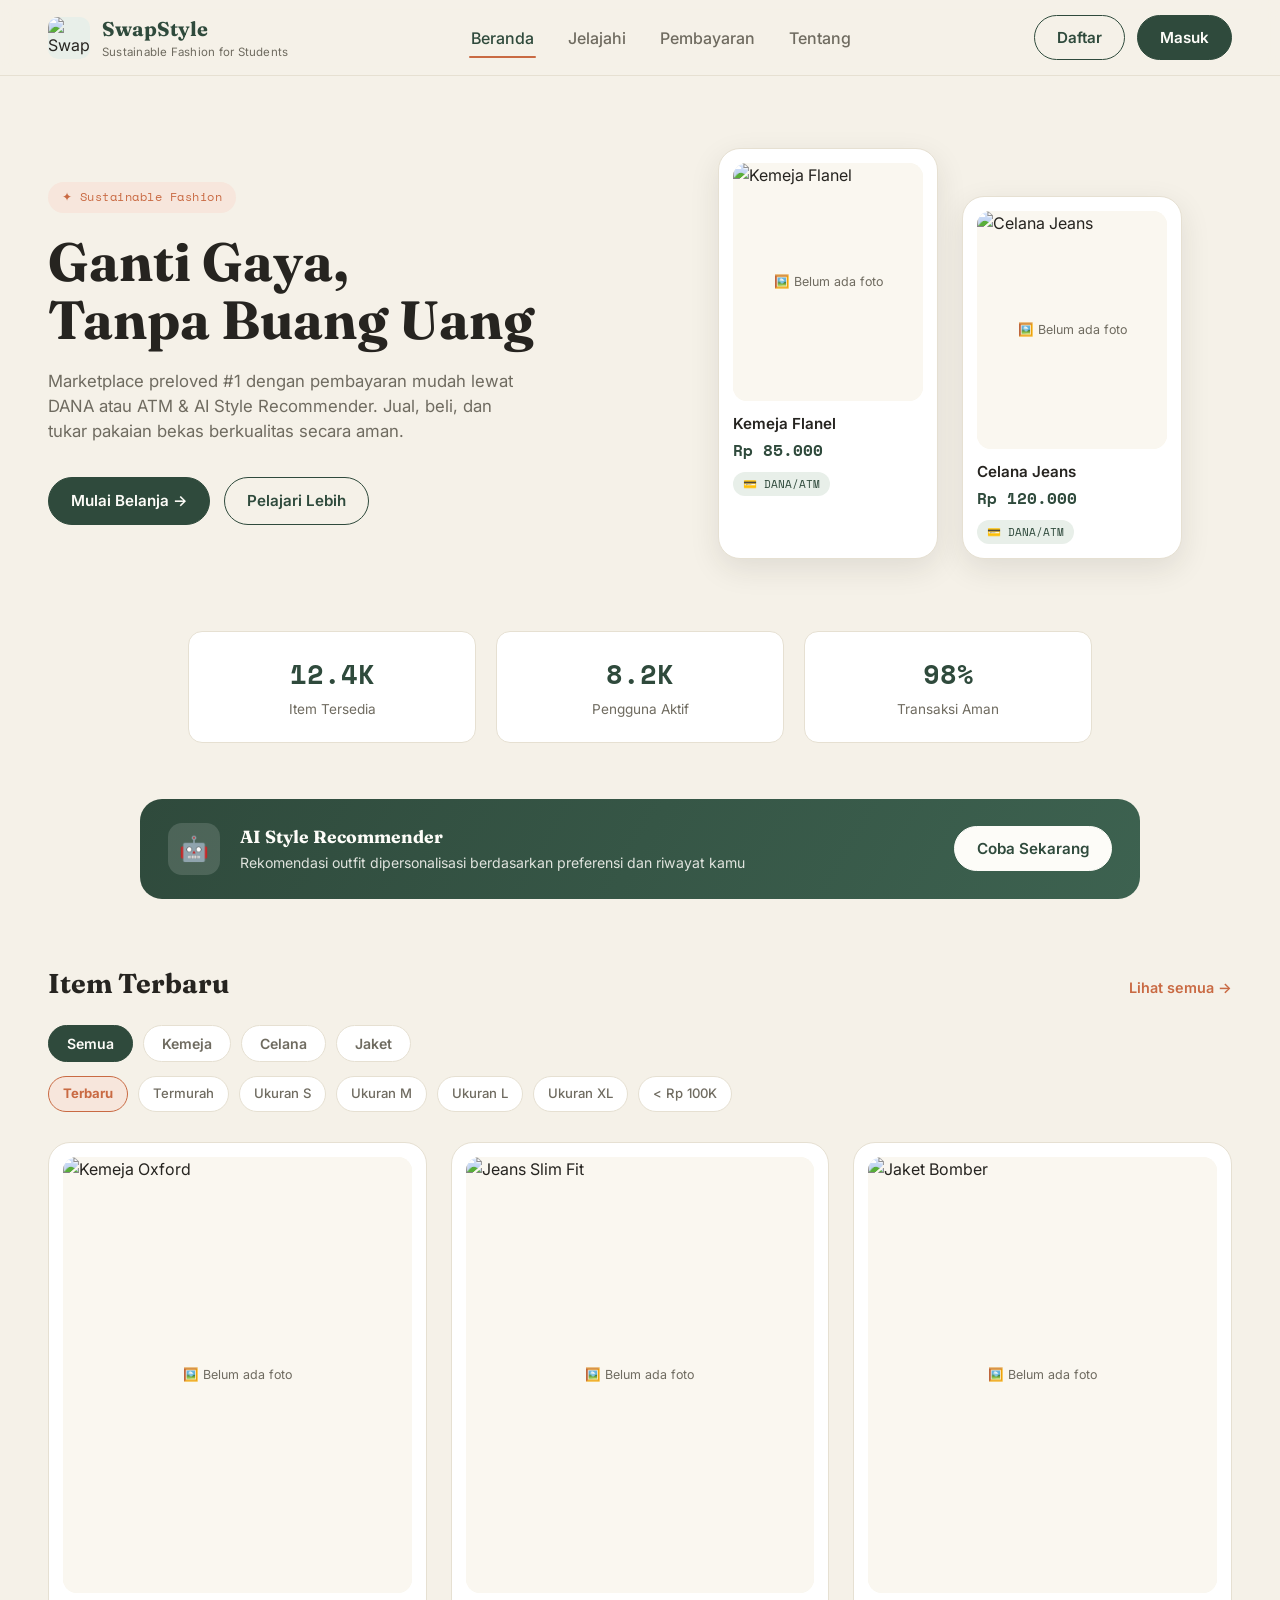
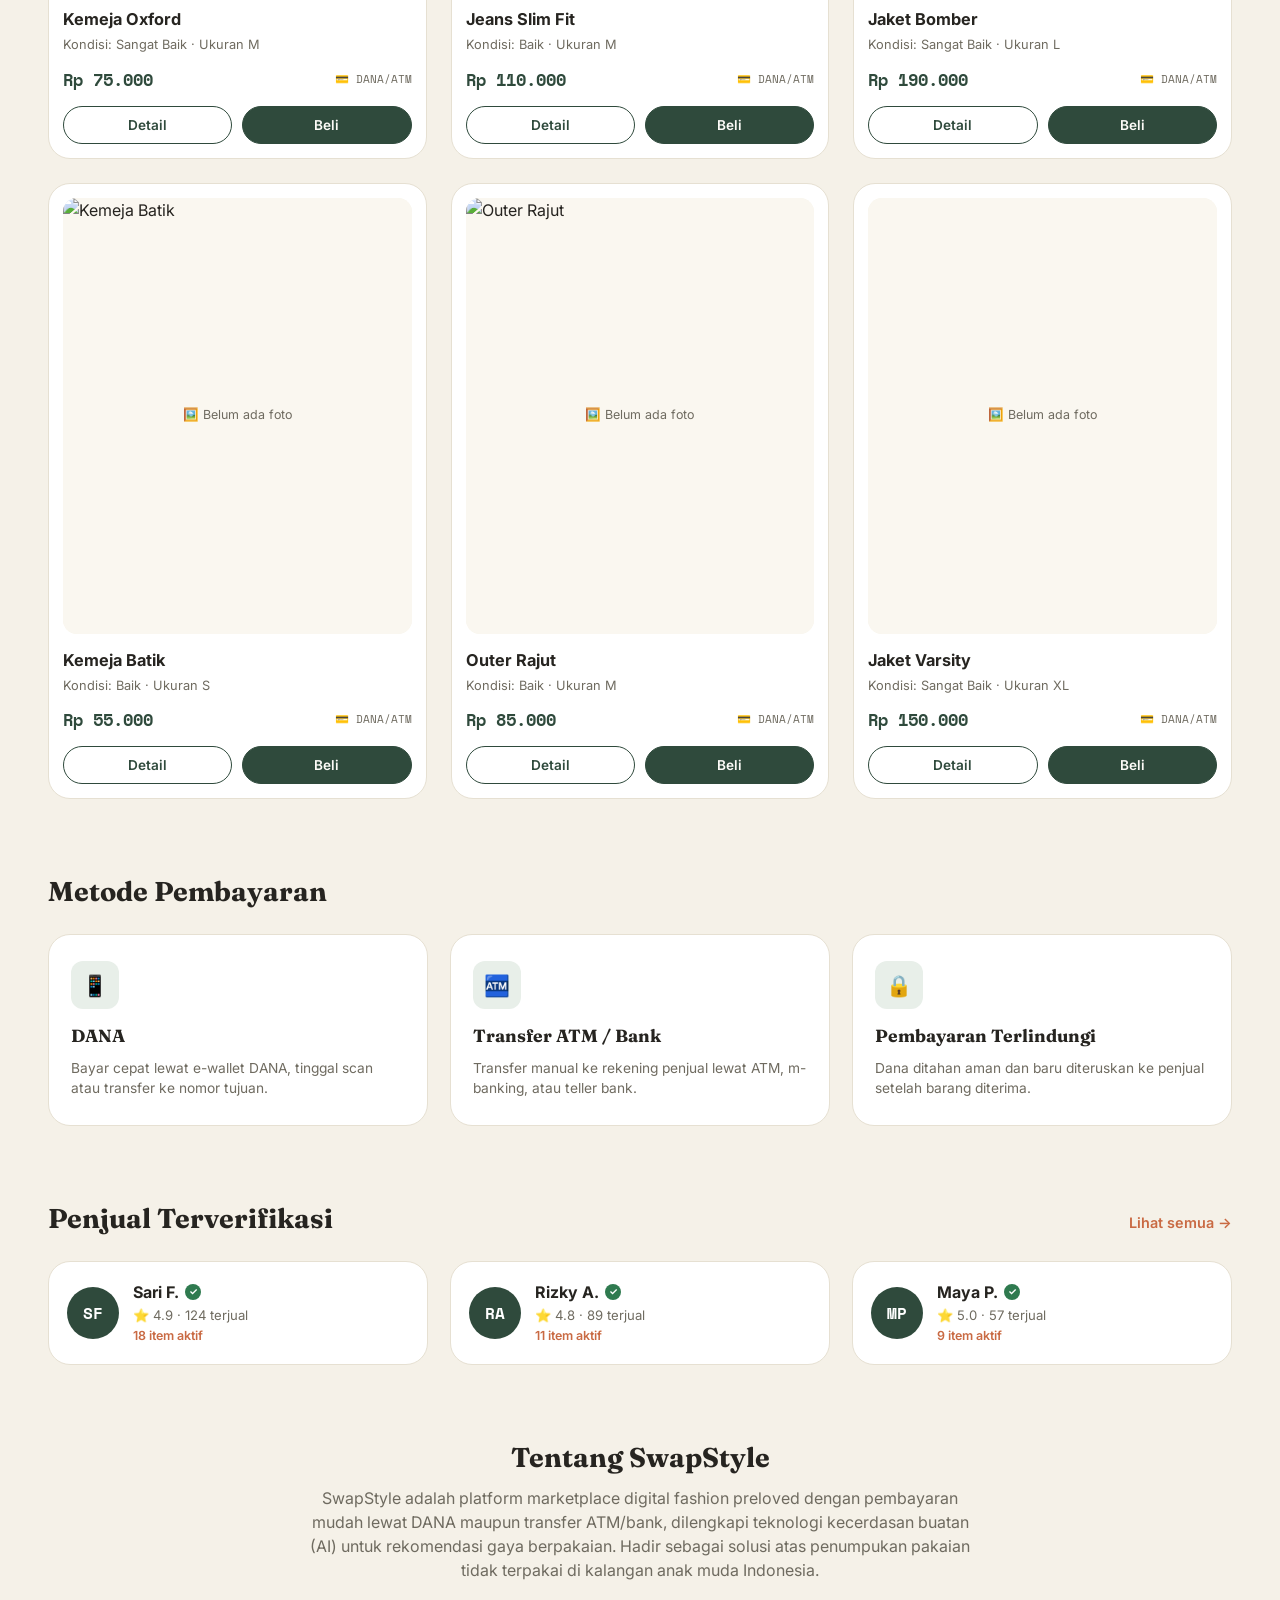
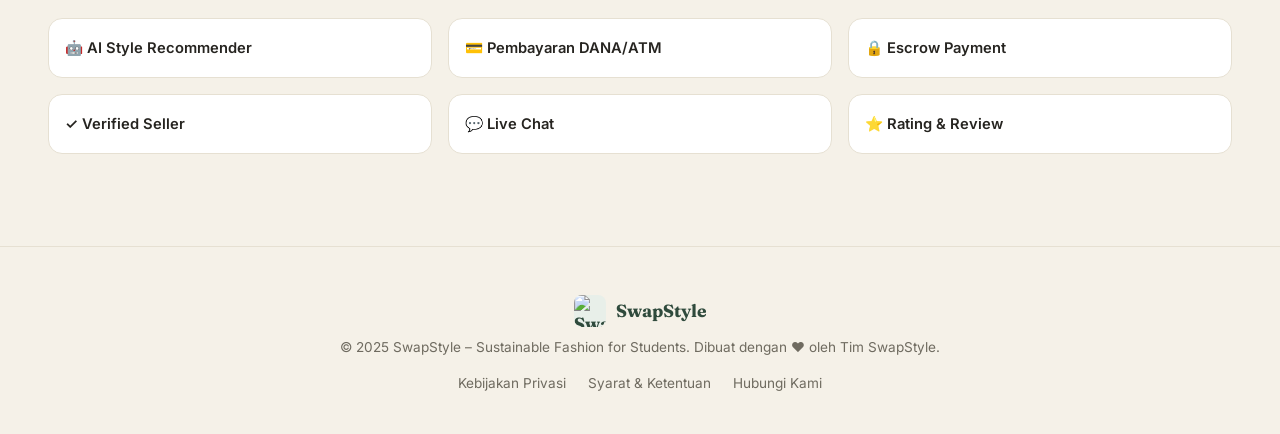
==== index.html @ 96fc347c "Add files via upload" ====
<!DOCTYPE html>
<html lang="id">
<head>
  <meta charset="UTF-8" />
  <meta name="viewport" content="width=device-width, initial-scale=1.0" />
  <title>SwapStyle – Sustainable Fashion for Students</title>
  <link rel="preconnect" href="https://fonts.googleapis.com">
  <link rel="preconnect" href="https://fonts.gstatic.com" crossorigin>
  <link href="https://fonts.googleapis.com/css2?family=Fraunces:ital,opsz,wght@0,9..144,400;0,9..144,600;0,9..144,700;1,9..144,500&family=Inter:wght@400;500;600;700&family=Space+Mono:wght@400;700&display=swap" rel="stylesheet">
  <link rel="stylesheet" href="style.css" />
</head>
<body>

  <!-- ===== NAVBAR ===== -->
  <nav class="navbar">
    <div class="logo-area">
      <img src="img/logo.png" alt="SwapStyle Logo" class="logo-img" />
      <div>
        <span class="logo-text">SwapStyle</span>
        <span class="logo-sub">Sustainable Fashion for Students</span>
      </div>
    </div>
    <ul class="nav-links" id="navLinks">
      <li><a href="#beranda" class="active">Beranda</a></li>
      <li><a href="#produk">Jelajahi</a></li>
      <li><a href="#pembayaran">Pembayaran</a></li>
      <li><a href="#tentang">Tentang</a></li>
    </ul>
    <div class="nav-right" id="navRight">
      <button class="btn-outline" data-modal="daftar">Daftar</button>
      <button class="btn-primary" data-modal="masuk">Masuk</button>
    </div>
    <!-- Hamburger untuk mobile -->
    <button class="hamburger" id="hamburger" aria-label="Menu">&#9776;</button>
  </nav>

  <!-- ===== HERO ===== -->
  <section class="hero" id="beranda">
    <div class="hero-left">
      <span class="hero-tag">✦ Sustainable Fashion</span>
      <h1 class="hero-title">Ganti Gaya,<br />Tanpa Buang Uang</h1>
      <p class="hero-sub">
        Marketplace preloved #1 dengan pembayaran mudah lewat DANA atau ATM &amp; AI Style Recommender.
        Jual, beli, dan tukar pakaian bekas berkualitas secara aman.
      </p>
      <div class="hero-btns">
        <a href="#produk" class="btn-primary">Mulai Belanja →</a>
        <a href="#tentang" class="btn-outline">Pelajari Lebih</a>
      </div>
    </div>
    <div class="hero-right">
      <div class="hero-card" data-name="Kemeja Flanel" data-price="Rp 85.000" data-priceval="85000" data-cond="Sangat Baik" data-desc="Flanel kotak klasik, bahan tebal dan hangat. Cocok dipakai outer santai ke kampus.">
        <div class="photo-frame" data-key="hero-kemeja-flanel">
          <img src="img/Kemeja Flanel.jpg" alt="Kemeja Flanel" class="photo-img hero-kemeja-flanel" />
          <button class="photo-edit" type="button" aria-label="Ubah foto Kemeja Flanel"><span>📷</span> Ubah foto</button>
          <input type="file" accept="image/*" class="photo-input" hidden />
        </div>
        <p class="hero-card-name">Kemeja Flanel</p>
        <p class="hero-card-price">Rp 85.000</p>
        <span class="pay-tag">💳 DANA/ATM</span>
      </div>
      <div class="hero-card offset" data-name="Celana Jeans" data-price="Rp 120.000" data-priceval="120000" data-cond="Baik" data-desc="Jeans wide-leg patchwork, gaya kekinian dengan potongan kaki lebar yang nyaman.">
        <div class="photo-frame" data-key="hero-celana-jeans">
          <img src="img/Celana Jeans.jpg" alt="Celana Jeans" class="photo-img hero-celana-jeans" />
          <button class="photo-edit" type="button" aria-label="Ubah foto Celana Jeans"><span>📷</span> Ubah foto</button>
          <input type="file" accept="image/*" class="photo-input" hidden />
        </div>
        <p class="hero-card-name">Celana Jeans</p>
        <p class="hero-card-price">Rp 120.000</p>
        <span class="pay-tag">💳 DANA/ATM</span>
      </div>
    </div>
  </section>

  <!-- ===== STATISTIK ===== -->
  <section class="stats-row">
    <div class="stat-card" data-fact="Rata-rata 1 item preloved menyelamatkan ±2.700 liter air dibanding beli baru.">
      <span class="stat-num">12.4K</span>
      <span class="stat-lbl">Item Tersedia</span>
    </div>
    <div class="stat-card" data-fact="Komunitas SwapStyle aktif bertukar setiap hari dari berbagai kampus.">
      <span class="stat-num">8.2K</span>
      <span class="stat-lbl">Pengguna Aktif</span>
    </div>
    <div class="stat-card" data-fact="Setiap transaksi dilindungi sistem escrow sampai barang diterima.">
      <span class="stat-num">98%</span>
      <span class="stat-lbl">Transaksi Aman</span>
    </div>
  </section>

  <!-- ===== AI BANNER ===== -->
  <div class="ai-banner">
    <div class="ai-icon">🤖</div>
    <div class="ai-text">
      <p class="ai-label">AI Style Recommender</p>
      <p class="ai-desc">Rekomendasi outfit dipersonalisasi berdasarkan preferensi dan riwayat kamu</p>
    </div>
    <button class="btn-primary" data-modal="ai">Coba Sekarang</button>
  </div>

  <!-- ===== PRODUK ===== -->
  <section class="section" id="produk">
    <div class="section-header">
      <h2 class="section-title">Item Terbaru</h2>
      <a href="#" class="section-link" data-action="lihat-semua-produk">Lihat semua →</a>
    </div>

    <!-- Filter Tab -->
    <div class="filter-tabs">
      <button class="filter-tab active" data-filter="semua">Semua</button>
      <button class="filter-tab" data-filter="kemeja">Kemeja</button>
      <button class="filter-tab" data-filter="celana">Celana</button>
      <button class="filter-tab" data-filter="jaket">Jaket</button>
    </div>

    <!-- Filter Chip -->
    <div class="filter-chips">
      <span class="chip active" data-group="sort" data-chip="terbaru">Terbaru</span>
      <span class="chip" data-group="sort" data-chip="termurah">Termurah</span>
      <span class="chip" data-group="size" data-chip="S">Ukuran S</span>
      <span class="chip" data-group="size" data-chip="M">Ukuran M</span>
      <span class="chip" data-group="size" data-chip="L">Ukuran L</span>
      <span class="chip" data-group="size" data-chip="XL">Ukuran XL</span>
      <span class="chip" data-group="price" data-chip="100k">&lt; Rp 100K</span>
    </div>

    <!-- Grid Produk -->
    <div class="products-grid" id="productsGrid">

      <article class="product-card" data-category="kemeja" data-size="M" data-price="75000"
        data-name="Kemeja Oxford" data-pricelabel="Rp 75.000" data-cond="Sangat Baik"
        data-desc="Oxford polos serbaguna, enak dipakai formal maupun kasual. Bahan katun lembut, tidak mudah kusut.">
        <div class="photo-frame" data-key="prod-kemeja-oxford">
          <img src="img/Kemeja Oxford.jpg" alt="Kemeja Oxford" class="photo-img prod-kemeja-oxford" />
          <button class="photo-edit" type="button" aria-label="Ubah foto Kemeja Oxford"><span>📷</span> Ubah foto</button>
          <input type="file" accept="image/*" class="photo-input" hidden />
        </div>
        <div class="product-info">
          <p class="product-name">Kemeja Oxford</p>
          <p class="product-cond">Kondisi: Sangat Baik · Ukuran M</p>
          <div class="product-footer">
            <span class="product-price">Rp 75.000</span>
            <span class="product-pay">💳 DANA/ATM</span>
          </div>
          <div class="product-actions">
            <button class="btn-swap" data-action="detail">Detail</button>
            <button class="btn-buy" data-action="beli">Beli</button>
          </div>
        </div>
      </article>

      <article class="product-card" data-category="celana" data-size="M" data-price="110000"
        data-name="Jeans Slim Fit" data-pricelabel="Rp 110.000" data-cond="Baik"
        data-desc="Jeans slim fit warna biru klasik, nyaman dipakai harian dan mudah dipadukan dengan atasan apa saja.">
        <div class="photo-frame" data-key="prod-jeans-slimfit">
          <img src="img/Jeans SlimFit.jpg" alt="Jeans Slim Fit" class="photo-img prod-jeans-slimfit" />
          <button class="photo-edit" type="button" aria-label="Ubah foto Jeans Slim Fit"><span>📷</span> Ubah foto</button>
          <input type="file" accept="image/*" class="photo-input" hidden />
        </div>
        <div class="product-info">
          <p class="product-name">Jeans Slim Fit</p>
          <p class="product-cond">Kondisi: Baik · Ukuran M</p>
          <div class="product-footer">
            <span class="product-price">Rp 110.000</span>
            <span class="product-pay">💳 DANA/ATM</span>
          </div>
          <div class="product-actions">
            <button class="btn-swap" data-action="detail">Detail</button>
            <button class="btn-buy" data-action="beli">Beli</button>
          </div>
        </div>
      </article>

      <article class="product-card" data-category="jaket" data-size="L" data-price="190000"
        data-name="Jaket Bomber" data-pricelabel="Rp 190.000" data-cond="Sangat Baik"
        data-desc="Bomber putih dengan sulam bunga, masih sangat rapi. Statement piece buat tampil beda.">
        <div class="photo-frame" data-key="prod-jaket-bomber">
          <img src="img/Jaket Bomber.jpg" alt="Jaket Bomber" class="photo-img" />
          <button class="photo-edit" type="button" aria-label="Ubah foto Jaket Bomber"><span>📷</span> Ubah foto</button>
          <input type="file" accept="image/*" class="photo-input" hidden />
        </div>
        <div class="product-info">
          <p class="product-name">Jaket Bomber</p>
          <p class="product-cond">Kondisi: Sangat Baik · Ukuran L</p>
          <div class="product-footer">
            <span class="product-price">Rp 190.000</span>
            <span class="product-pay">💳 DANA/ATM</span>
          </div>
          <div class="product-actions">
            <button class="btn-swap" data-action="detail">Detail</button>
            <button class="btn-buy" data-action="beli">Beli</button>
          </div>
        </div>
      </article>

      <article class="product-card" data-category="kemeja" data-size="S" data-price="55000"
        data-name="Kemeja Batik" data-pricelabel="Rp 55.000" data-cond="Baik"
        data-desc="Batik motif klasik, cocok untuk acara formal kampus maupun kondangan.">
        <div class="photo-frame" data-key="prod-kemeja-batik">
          <img src="img/kemejabatik.jpeg" alt="Kemeja Batik" class="photo-img kemejabatik" />
          <button class="photo-edit" type="button" aria-label="Ubah foto Kemeja Batik"><span>📷</span> Ubah foto</button>
          <input type="file" accept="image/*" class="photo-input" hidden />
        </div>
        <div class="product-info">
          <p class="product-name">Kemeja Batik</p>
          <p class="product-cond">Kondisi: Baik · Ukuran S</p>
          <div class="product-footer">
            <span class="product-price">Rp 55.000</span>
            <span class="product-pay">💳 DANA/ATM</span>
          </div>
          <div class="product-actions">
            <button class="btn-swap" data-action="detail">Detail</button>
            <button class="btn-buy" data-action="beli">Beli</button>
          </div>
        </div>
      </article>

      <article class="product-card" data-category="jaket" data-size="M" data-price="85000"
        data-name="Outer Rajut" data-pricelabel="Rp 85.000" data-cond="Baik"
        data-desc="Outer rajut ringan, pas buat ruangan AC kampus atau dipadukan jadi layering.">
        <div class="photo-frame" data-key="prod-outer-rajut">
          <img src="img/outerrajut.jpg" alt="Outer Rajut" class="photo-img outerrajut" />
          <button class="photo-edit" type="button" aria-label="Ubah foto Outer Rajut"><span>📷</span> Ubah foto</button>
          <input type="file" accept="image/*" class="photo-input" hidden />
        </div>
        <div class="product-info">
          <p class="product-name">Outer Rajut</p>
          <p class="product-cond">Kondisi: Baik · Ukuran M</p>
          <div class="product-footer">
            <span class="product-price">Rp 85.000</span>
            <span class="product-pay">💳 DANA/ATM</span>
          </div>
          <div class="product-actions">
            <button class="btn-swap" data-action="detail">Detail</button>
            <button class="btn-buy" data-action="beli">Beli</button>
          </div>
        </div>
      </article>

      <article class="product-card" data-category="jaket" data-size="XL" data-price="150000"
        data-name="Jaket Varsity" data-pricelabel="Rp 150.000" data-cond="Sangat Baik"
        data-desc="Jaket varsity ukuran besar, bahan tebal dan hangat, cocok buat kamu yang suka oversized fit.">
        <div class="photo-frame" data-key="prod-jaket-varsity">
          <img src="img/Jaket Varsity.jpg" alt="Jaket Varsity" class="photo-img placeholder" onerror="this.style.display='none'" />
          <button class="photo-edit" type="button" aria-label="Ubah foto Jaket Varsity"><span>📷</span> Ubah foto</button>
          <input type="file" accept="image/*" class="photo-input" hidden />
        </div>
        <div class="product-info">
          <p class="product-name">Jaket Varsity</p>
          <p class="product-cond">Kondisi: Sangat Baik · Ukuran XL</p>
          <div class="product-footer">
            <span class="product-price">Rp 150.000</span>
            <span class="product-pay">💳 DANA/ATM</span>
          </div>
          <div class="product-actions">
            <button class="btn-swap" data-action="detail">Detail</button>
            <button class="btn-buy" data-action="beli">Beli</button>
          </div>
        </div>
      </article>

    </div>
    <p class="empty-state" id="emptyState" hidden>Belum ada item yang cocok dengan filter ini. Coba ubah pilihan filter kamu.</p>
  </section>

  <!-- ===== METODE PEMBAYARAN ===== -->
  <section class="section pembayaran-section" id="pembayaran">
    <div class="section-header">
      <h2 class="section-title">Metode Pembayaran</h2>
    </div>
    <div class="payment-grid">
      <div class="payment-card" data-modal="bayar-dana">
        <div class="payment-icon">📱</div>
        <h3>DANA</h3>
        <p>Bayar cepat lewat e-wallet DANA, tinggal scan atau transfer ke nomor tujuan.</p>
      </div>
      <div class="payment-card" data-modal="bayar-atm">
        <div class="payment-icon">🏧</div>
        <h3>Transfer ATM / Bank</h3>
        <p>Transfer manual ke rekening penjual lewat ATM, m-banking, atau teller bank.</p>
      </div>
      <div class="payment-card" data-modal="bayar-aman">
        <div class="payment-icon">🔒</div>
        <h3>Pembayaran Terlindungi</h3>
        <p>Dana ditahan aman dan baru diteruskan ke penjual setelah barang diterima.</p>
      </div>
    </div>
  </section>

  <!-- ===== PENJUAL TERVERIFIKASI ===== -->
  <section class="section" id="penjual">
    <div class="section-header">
      <h2 class="section-title">Penjual Terverifikasi</h2>
      <a href="#" class="section-link" data-action="lihat-semua-penjual">Lihat semua →</a>
    </div>
    <div class="sellers-row">
      <div class="seller-card" data-name="Sari F." data-rating="4.9" data-sold="124" data-active="18">
        <div class="seller-avatar">SF</div>
        <div class="seller-info">
          <p class="seller-name">Sari F. <span class="badge-verified">✓</span></p>
          <p class="seller-meta">⭐ 4.9 · 124 terjual</p>
          <p class="seller-active">18 item aktif</p>
        </div>
      </div>
      <div class="seller-card" data-name="Rizky A." data-rating="4.8" data-sold="89" data-active="11">
        <div class="seller-avatar">RA</div>
        <div class="seller-info">
          <p class="seller-name">Rizky A. <span class="badge-verified">✓</span></p>
          <p class="seller-meta">⭐ 4.8 · 89 terjual</p>
          <p class="seller-active">11 item aktif</p>
        </div>
      </div>
      <div class="seller-card" data-name="Maya P." data-rating="5.0" data-sold="57" data-active="9">
        <div class="seller-avatar">MP</div>
        <div class="seller-info">
          <p class="seller-name">Maya P. <span class="badge-verified">✓</span></p>
          <p class="seller-meta">⭐ 5.0 · 57 terjual</p>
          <p class="seller-active">9 item aktif</p>
        </div>
      </div>
    </div>
  </section>

  <!-- ===== TENTANG ===== -->
  <section class="section tentang-section" id="tentang">
    <h2 class="section-title" style="text-align:center; margin-bottom: 8px;">Tentang SwapStyle</h2>
    <p class="tentang-desc">
      SwapStyle adalah platform marketplace digital fashion preloved dengan pembayaran mudah
      lewat DANA maupun transfer ATM/bank, dilengkapi teknologi kecerdasan buatan (AI)
      untuk rekomendasi gaya berpakaian. Hadir sebagai solusi atas penumpukan pakaian
      tidak terpakai di kalangan anak muda Indonesia.
    </p>
    <div class="fitur-grid">
      <div class="fitur-item" data-feature="AI menganalisis preferensi & riwayat belanjamu untuk menyarankan outfit yang pas.">🤖 AI Style Recommender</div>
      <div class="fitur-item" data-feature="Bayar transaksi dengan mudah lewat DANA atau transfer ATM/bank favoritmu.">💳 Pembayaran DANA/ATM</div>
      <div class="fitur-item" data-feature="Dana pembeli ditahan aman dan baru diteruskan ke penjual setelah barang diterima.">🔒 Escrow Payment</div>
      <div class="fitur-item" data-feature="Penjual melalui proses verifikasi identitas sebelum bisa berjualan.">✓ Verified Seller</div>
      <div class="fitur-item" data-feature="Tanya langsung ke penjual soal ukuran, kondisi, atau nego harga.">💬 Live Chat</div>
      <div class="fitur-item" data-feature="Lihat rating & ulasan jujur dari pembeli sebelumnya sebelum bertransaksi.">⭐ Rating & Review</div>
    </div>
  </section>

  <!-- ===== FOOTER ===== -->
  <footer class="footer">
    <div class="footer-logo" data-action="scroll-top" tabindex="0" role="button">
      <img src="img/logo.png" alt="SwapStyle" class="logo-img" />
      <span>SwapStyle</span>
    </div>
    <p class="footer-copy">© 2025 SwapStyle – Sustainable Fashion for Students. Dibuat dengan ❤️ oleh Tim SwapStyle.</p>
    <div class="footer-links">
      <a href="#" data-modal="privasi">Kebijakan Privasi</a>
      <a href="#" data-modal="syarat">Syarat &amp; Ketentuan</a>
      <a href="#" data-modal="kontak">Hubungi Kami</a>
    </div>
  </footer>

  <!-- ===== MODAL ===== -->
  <div class="modal-overlay" id="modalOverlay">
    <div class="modal-box" id="modalBox" role="dialog" aria-modal="true">
      <button class="modal-close" id="modalClose" aria-label="Tutup">✕</button>
      <div id="modalContent"></div>
    </div>
  </div>

  <!-- ===== TOAST CONTAINER ===== -->
  <div class="toast-container" id="toastContainer"></div>

  <!-- ===== LIGHTBOX (preview foto) ===== -->
  <div class="lightbox" id="lightbox">
    <img id="lightboxImg" src="" alt="" />
  </div>

  <script src="script.js"></script>
</body>
</html>
---- style.css ----
/* ============================================================
   SwapStyle — Sustainable Fashion for Students
   ============================================================ */

:root {
  --bg: #f5f1e8;
  --surface: #ffffff;
  --surface-2: #faf7f0;
  --text: #262420;
  --text-muted: #6f6b60;
  --border: #e6e0d2;

  --primary: #2f4a3c;
  --primary-dark: #203327;
  --primary-tint: #e8efe9;

  --accent: #c96a43;
  --accent-tint: #f7e6dc;

  --danger: #b5473a;
  --success: #2f7a4f;

  --font-display: "Fraunces", serif;
  --font-body: "Inter", sans-serif;
  --font-mono: "Space Mono", monospace;

  --radius-s: 8px;
  --radius-m: 14px;
  --radius-l: 22px;
  --shadow-s: 0 2px 8px rgba(38, 36, 32, 0.06);
  --shadow-m: 0 10px 30px rgba(38, 36, 32, 0.10);
  --shadow-l: 0 24px 60px rgba(38, 36, 32, 0.18);
}

* { box-sizing: border-box; }

html { scroll-behavior: smooth; }

body {
  margin: 0;
  background: var(--bg);
  color: var(--text);
  font-family: var(--font-body);
  line-height: 1.5;
  -webkit-font-smoothing: antialiased;
}

img { max-width: 100%; display: block; }

a { color: inherit; text-decoration: none; }

button {
  font-family: inherit;
  cursor: pointer;
  border: none;
  background: none;
}

:focus-visible {
  outline: 2px solid var(--accent);
  outline-offset: 2px;
}

.btn-primary,
.btn-outline {
  display: inline-flex;
  align-items: center;
  justify-content: center;
  gap: 6px;
  padding: 12px 22px;
  border-radius: 999px;
  font-weight: 600;
  font-size: 0.95rem;
  transition: transform 0.15s ease, box-shadow 0.15s ease, background 0.15s ease, color .15s ease;
  white-space: nowrap;
}

.btn-primary {
  background: var(--primary);
  color: #fdfcf8;
  border: 1px solid var(--primary);
}
.btn-primary:hover { background: var(--primary-dark); transform: translateY(-1px); box-shadow: var(--shadow-s); }
.btn-primary:active { transform: translateY(0); }
.btn-primary:disabled { opacity: .6; cursor: not-allowed; transform: none; }

.btn-outline {
  background: transparent;
  color: var(--primary);
  border: 1px solid var(--primary);
}
.btn-outline:hover { background: var(--primary-tint); }

/* ============ NAVBAR ============ */
.navbar {
  position: sticky;
  top: 0;
  z-index: 40;
  display: flex;
  align-items: center;
  justify-content: space-between;
  gap: 24px;
  padding: 14px 48px;
  background: rgba(245, 241, 232, 0.92);
  backdrop-filter: blur(10px);
  border-bottom: 1px solid var(--border);
}

.logo-area { display: flex; align-items: center; gap: 12px; cursor: pointer; }
.logo-img { width: 42px; height: 42px; border-radius: 10px; object-fit: cover; background: var(--primary-tint); }
.logo-text { display: block; font-family: var(--font-display); font-weight: 700; font-size: 1.25rem; color: var(--primary); }
.logo-sub { display: block; font-size: 0.72rem; color: var(--text-muted); letter-spacing: .02em; }

.nav-links { list-style: none; display: flex; gap: 30px; margin: 0; padding: 0; }
.nav-links a {
  position: relative;
  font-weight: 500;
  color: var(--text-muted);
  padding: 6px 2px;
}
.nav-links a:hover { color: var(--text); }
.nav-links a.active { color: var(--primary); }
.nav-links a.active::after {
  content: "";
  position: absolute;
  left: 0; right: 0; bottom: -4px;
  height: 2px;
  background: var(--accent);
  border-radius: 2px;
}

.nav-right { display: flex; align-items: center; gap: 12px; }
.nav-right .user-chip {
  display: flex; align-items: center; gap: 8px;
  padding: 6px 14px 6px 6px;
  border-radius: 999px;
  background: var(--surface);
  border: 1px solid var(--border);
  font-size: .88rem;
  font-weight: 600;
}
.nav-right .user-chip .user-avatar {
  width: 28px; height: 28px; border-radius: 50%;
  background: var(--primary); color: #fff;
  display: flex; align-items: center; justify-content: center;
  font-size: .72rem; font-family: var(--font-mono);
}
.nav-right .btn-logout {
  font-size: .78rem; color: var(--text-muted); text-decoration: underline;
  padding: 4px;
}
.nav-right .btn-logout:hover { color: var(--danger); }

.hamburger {
  display: none;
  font-size: 1.5rem;
  color: var(--primary);
  padding: 4px 8px;
}

/* ============ HERO ============ */
.hero {
  display: flex;
  align-items: center;
  gap: 56px;
  padding: 72px 48px;
  max-width: 1280px;
  margin: 0 auto;
}
.hero-left { flex: 1; min-width: 320px; }
.hero-tag {
  display: inline-block;
  font-family: var(--font-mono);
  font-size: .78rem;
  letter-spacing: .04em;
  color: var(--accent);
  background: var(--accent-tint);
  padding: 6px 14px;
  border-radius: 999px;
  margin-bottom: 20px;
}
.hero-title {
  font-family: var(--font-display);
  font-size: clamp(2.4rem, 4.2vw, 3.6rem);
  font-weight: 700;
  line-height: 1.08;
  margin: 0 0 20px;
  color: var(--text);
}
.hero-sub {
  font-size: 1.05rem;
  color: var(--text-muted);
  max-width: 480px;
  margin: 0 0 32px;
}
.hero-btns { display: flex; gap: 14px; flex-wrap: wrap; }

.hero-right {
  flex: 1;
  min-width: 320px;
  display: flex;
  gap: 24px;
  justify-content: center;
}
.hero-card {
  background: var(--surface);
  border-radius: var(--radius-l);
  padding: 14px;
  width: 220px;
  box-shadow: var(--shadow-m);
  border: 1px solid var(--border);
}
.hero-card.offset { margin-top: 48px; }
.hero-card-name { font-weight: 600; margin: 12px 0 2px; font-size: .95rem; }
.hero-card-price { font-family: var(--font-mono); font-weight: 700; color: var(--primary); margin: 0 0 8px; }

.pay-tag {
  display: inline-flex;
  align-items: center;
  gap: 4px;
  font-size: .7rem;
  font-family: var(--font-mono);
  color: var(--primary);
  background: var(--primary-tint);
  padding: 4px 10px;
  border-radius: 999px;
}

/* photo frame + edit + lightbox trigger */
.photo-frame {
  position: relative;
  border-radius: var(--radius-m);
  overflow: hidden;
  background: var(--surface-2);
  aspect-ratio: 4 / 5;
}
.photo-frame .photo-img {
  width: 100%; height: 100%; object-fit: cover;
  cursor: zoom-in;
  transition: transform .3s ease;
}
.photo-frame:hover .photo-img { transform: scale(1.04); }
.photo-frame .photo-img[hidden],
.photo-frame .photo-img.img-missing { display: none; }
.photo-frame::before {
  content: "🖼️ Belum ada foto";
  position: absolute; inset: 0;
  display: flex; align-items: center; justify-content: center;
  font-size: .78rem; color: var(--text-muted);
  background: var(--surface-2);
  z-index: 0;
}
.photo-frame .photo-img { position: relative; z-index: 1; }

.photo-edit {
  position: absolute;
  right: 8px; bottom: 8px;
  z-index: 2;
  display: flex; align-items: center; gap: 6px;
  font-size: .72rem;
  font-weight: 600;
  padding: 7px 12px;
  border-radius: 999px;
  background: rgba(38, 36, 32, 0.72);
  color: #fff;
  opacity: 0;
  transform: translateY(4px);
  transition: opacity .15s ease, transform .15s ease, background .15s ease;
}
.photo-frame:hover .photo-edit,
.photo-edit:focus-visible { opacity: 1; transform: translateY(0); }
.photo-edit:hover { background: var(--primary); }

/* ============ STATS ============ */
.stats-row {
  display: grid;
  grid-template-columns: repeat(3, 1fr);
  gap: 20px;
  max-width: 1000px;
  margin: 0 auto;
  padding: 0 48px 56px;
}
.stat-card {
  background: var(--surface);
  border: 1px solid var(--border);
  border-radius: var(--radius-m);
  padding: 22px 20px;
  text-align: center;
  cursor: pointer;
  transition: box-shadow .15s ease, transform .15s ease;
}
.stat-card:hover { box-shadow: var(--shadow-s); transform: translateY(-2px); }
.stat-num { display: block; font-family: var(--font-mono); font-weight: 700; font-size: 1.7rem; color: var(--primary); }
.stat-lbl { display: block; font-size: .85rem; color: var(--text-muted); margin-top: 4px; }

/* ============ AI BANNER ============ */
.ai-banner {
  display: flex;
  align-items: center;
  gap: 20px;
  max-width: 1000px;
  margin: 0 auto 64px;
  padding: 24px 28px;
  background: linear-gradient(120deg, var(--primary) 0%, #3d6250 100%);
  border-radius: var(--radius-l);
  color: #fdfcf8;
}
.ai-icon {
  width: 52px; height: 52px; border-radius: 14px;
  background: rgba(255,255,255,.14);
  display: flex; align-items: center; justify-content: center;
  font-size: 1.5rem; flex-shrink: 0;
}
.ai-text { flex: 1; min-width: 200px; }
.ai-label { font-family: var(--font-display); font-weight: 700; font-size: 1.1rem; margin: 0 0 2px; }
.ai-desc { margin: 0; font-size: .88rem; opacity: .85; }
.ai-banner .btn-primary { background: #fdfcf8; color: var(--primary); border-color: #fdfcf8; flex-shrink: 0; }
.ai-banner .btn-primary:hover { background: var(--accent-tint); }

/* ============ SECTIONS ============ */
.section { max-width: 1280px; margin: 0 auto; padding: 0 48px 72px; }
.section-header { display: flex; align-items: baseline; justify-content: space-between; margin-bottom: 22px; }
.section-title { font-family: var(--font-display); font-size: 1.7rem; font-weight: 700; margin: 0; }
.section-link { font-size: .9rem; font-weight: 600; color: var(--accent); }
.section-link:hover { text-decoration: underline; }

/* ============ FILTERS ============ */
.filter-tabs { display: flex; gap: 10px; flex-wrap: wrap; margin-bottom: 14px; }
.filter-tab {
  padding: 9px 18px;
  border-radius: 999px;
  background: var(--surface);
  border: 1px solid var(--border);
  font-weight: 600;
  font-size: .88rem;
  color: var(--text-muted);
  transition: background .15s ease, color .15s ease, border-color .15s ease;
}
.filter-tab:hover { border-color: var(--primary); color: var(--primary); }
.filter-tab.active { background: var(--primary); color: #fdfcf8; border-color: var(--primary); }

.filter-chips { display: flex; gap: 10px; flex-wrap: wrap; margin-bottom: 30px; }
.chip {
  padding: 7px 14px;
  border-radius: 999px;
  border: 1px solid var(--border);
  background: var(--surface);
  font-size: .82rem;
  font-weight: 500;
  color: var(--text-muted);
  transition: all .15s ease;
}
.chip:hover { border-color: var(--accent); color: var(--accent); }
.chip.active { background: var(--accent-tint); border-color: var(--accent); color: var(--accent); font-weight: 700; }

/* ============ PRODUCT GRID ============ */
.products-grid {
  display: grid;
  grid-template-columns: repeat(3, 1fr);
  gap: 24px;
}
.product-card {
  background: var(--surface);
  border: 1px solid var(--border);
  border-radius: var(--radius-l);
  padding: 14px;
  transition: box-shadow .18s ease, transform .18s ease;
}
.product-card:hover { box-shadow: var(--shadow-m); transform: translateY(-3px); }
.product-card[hidden] { display: none; }

.product-info { padding-top: 14px; }
.product-name { font-weight: 700; margin: 0 0 4px; font-size: 1.02rem; }
.product-cond { font-size: .8rem; color: var(--text-muted); margin: 0 0 12px; }
.product-footer { display: flex; align-items: center; justify-content: space-between; margin-bottom: 14px; }
.product-price { font-family: var(--font-mono); font-weight: 700; color: var(--primary); font-size: 1.05rem; }
.product-pay { font-size: .7rem; font-family: var(--font-mono); color: var(--text-muted); }
.product-actions { display: flex; gap: 10px; }
.btn-swap, .btn-buy {
  flex: 1;
  padding: 10px 0;
  border-radius: 999px;
  font-weight: 600;
  font-size: .85rem;
  text-align: center;
  transition: all .15s ease;
}
.btn-swap { background: transparent; border: 1px solid var(--primary); color: var(--primary); }
.btn-swap:hover { background: var(--primary-tint); }
.btn-buy { background: var(--primary); color: #fdfcf8; border: 1px solid var(--primary); }
.btn-buy:hover { background: var(--primary-dark); }

.empty-state {
  text-align: center;
  color: var(--text-muted);
  padding: 60px 20px;
  font-size: .95rem;
}

/* ============ PAYMENT SECTION ============ */
.payment-grid { display: grid; grid-template-columns: repeat(3, 1fr); gap: 22px; }
.payment-card {
  background: var(--surface);
  border: 1px solid var(--border);
  border-radius: var(--radius-l);
  padding: 26px 22px;
  cursor: pointer;
  transition: box-shadow .18s ease, transform .18s ease, border-color .18s ease;
}
.payment-card:hover { box-shadow: var(--shadow-m); transform: translateY(-3px); border-color: var(--primary); }
.payment-icon {
  width: 48px; height: 48px; border-radius: 12px;
  background: var(--primary-tint);
  display: flex; align-items: center; justify-content: center;
  font-size: 1.3rem; margin-bottom: 14px;
}
.payment-card h3 { margin: 0 0 8px; font-family: var(--font-display); font-size: 1.1rem; }
.payment-card p { margin: 0; font-size: .86rem; color: var(--text-muted); }

/* ============ SELLERS ============ */
.sellers-row { display: grid; grid-template-columns: repeat(3, 1fr); gap: 22px; }
.seller-card {
  display: flex; align-items: center; gap: 14px;
  background: var(--surface);
  border: 1px solid var(--border);
  border-radius: var(--radius-l);
  padding: 18px;
  cursor: pointer;
  transition: box-shadow .18s ease, transform .18s ease;
}
.seller-card:hover { box-shadow: var(--shadow-m); transform: translateY(-3px); }
.seller-avatar {
  width: 52px; height: 52px; border-radius: 50%;
  background: var(--primary); color: #fff;
  display: flex; align-items: center; justify-content: center;
  font-family: var(--font-mono); font-weight: 700;
  flex-shrink: 0;
}
.seller-name { margin: 0; font-weight: 700; display: flex; align-items: center; gap: 6px; }
.badge-verified {
  width: 16px; height: 16px; border-radius: 50%;
  background: var(--success); color: #fff;
  display: inline-flex; align-items: center; justify-content: center;
  font-size: .62rem;
}
.seller-meta { margin: 2px 0 0; font-size: .82rem; color: var(--text-muted); }
.seller-active { margin: 2px 0 0; font-size: .78rem; color: var(--accent); font-weight: 600; }

/* ============ TENTANG ============ */
.tentang-section { text-align: center; }
.tentang-desc { max-width: 680px; margin: 0 auto 36px; color: var(--text-muted); font-size: 1rem; }
.fitur-grid {
  display: grid;
  grid-template-columns: repeat(3, 1fr);
  gap: 16px;
  text-align: left;
}
.fitur-item {
  background: var(--surface);
  border: 1px solid var(--border);
  border-radius: var(--radius-m);
  padding: 18px 16px;
  font-weight: 600;
  font-size: .92rem;
  cursor: pointer;
  transition: box-shadow .15s ease, transform .15s ease, border-color .15s ease;
}
.fitur-item:hover { box-shadow: var(--shadow-s); transform: translateY(-2px); border-color: var(--accent); }

/* ============ FOOTER ============ */
.footer {
  text-align: center;
  padding: 48px 24px 40px;
  border-top: 1px solid var(--border);
  margin-top: 20px;
}
.footer-logo {
  display: inline-flex; align-items: center; gap: 10px;
  font-family: var(--font-display); font-weight: 700; font-size: 1.1rem;
  color: var(--primary);
  cursor: pointer;
  margin-bottom: 10px;
}
.footer-logo .logo-img { width: 32px; height: 32px; border-radius: 8px; }
.footer-copy { color: var(--text-muted); font-size: .85rem; margin: 0 0 16px; }
.footer-links { display: flex; gap: 22px; justify-content: center; flex-wrap: wrap; }
.footer-links a { font-size: .85rem; color: var(--text-muted); }
.footer-links a:hover { color: var(--primary); text-decoration: underline; }

/* ============ MODAL ============ */
.modal-overlay {
  position: fixed; inset: 0;
  background: rgba(38, 36, 32, 0.55);
  display: flex; align-items: center; justify-content: center;
  padding: 24px;
  z-index: 100;
  opacity: 0;
  pointer-events: none;
  transition: opacity .18s ease;
}
.modal-overlay.open { opacity: 1; pointer-events: auto; }

.modal-box {
  position: relative;
  background: var(--surface);
  border-radius: var(--radius-l);
  padding: 32px;
  width: 100%;
  max-width: 460px;
  max-height: 86vh;
  overflow-y: auto;
  box-shadow: var(--shadow-l);
  transform: translateY(14px) scale(.98);
  transition: transform .2s ease;
}
.modal-overlay.open .modal-box { transform: translateY(0) scale(1); }
.modal-box.wide { max-width: 620px; }

.modal-close {
  position: absolute; top: 16px; right: 16px;
  width: 32px; height: 32px; border-radius: 50%;
  background: var(--surface-2);
  display: flex; align-items: center; justify-content: center;
  font-size: 1rem; color: var(--text-muted);
}
.modal-close:hover { background: var(--accent-tint); color: var(--accent); }

.modal-title { font-family: var(--font-display); font-size: 1.4rem; font-weight: 700; margin: 0 0 6px; }
.modal-sub { color: var(--text-muted); font-size: .9rem; margin: 0 0 22px; }

.form-field { margin-bottom: 16px; }
.form-field label { display: block; font-size: .82rem; font-weight: 600; margin-bottom: 6px; }
.form-field input, .form-field select {
  width: 100%;
  padding: 11px 14px;
  border-radius: var(--radius-s);
  border: 1px solid var(--border);
  background: var(--surface-2);
  font-family: inherit;
  font-size: .92rem;
  color: var(--text);
}
.form-field input:focus, .form-field select:focus {
  outline: none; border-color: var(--primary); background: var(--surface);
}
.form-note { font-size: .78rem; color: var(--text-muted); margin-top: 18px; text-align: center; }
.form-note a { color: var(--accent); font-weight: 600; cursor: pointer; }

.modal-box .btn-primary, .modal-box .btn-outline { width: 100%; margin-top: 4px; }

/* chip choice group (used in AI modal / detail modal) */
.choice-group { display: flex; flex-wrap: wrap; gap: 8px; }
.choice-chip {
  padding: 9px 15px;
  border-radius: 999px;
  border: 1px solid var(--border);
  font-size: .85rem;
  font-weight: 600;
  color: var(--text-muted);
  background: var(--surface-2);
  transition: all .15s ease;
}
.choice-chip:hover { border-color: var(--accent); }
.choice-chip.active { background: var(--primary); border-color: var(--primary); color: #fff; }

/* product detail modal */
.detail-photo {
  width: 100%; aspect-ratio: 16/10; border-radius: var(--radius-m);
  overflow: hidden; background: var(--surface-2); margin-bottom: 18px;
}
.detail-photo img { width: 100%; height: 100%; object-fit: cover; }
.detail-price-row { display: flex; align-items: center; justify-content: space-between; margin: 14px 0 4px; }
.detail-price { font-family: var(--font-mono); font-weight: 700; font-size: 1.3rem; color: var(--primary); }
.detail-cond { font-size: .82rem; color: var(--text-muted); background: var(--surface-2); padding: 4px 10px; border-radius: 999px; }
.detail-desc { font-size: .92rem; color: var(--text-muted); margin: 10px 0 18px; }

/* payment method result card inside modal */
.pay-option {
  display: flex; align-items: center; gap: 14px;
  padding: 14px 16px; margin-bottom: 12px;
  border: 1px solid var(--border); border-radius: var(--radius-m);
  cursor: pointer; transition: all .15s ease;
}
.pay-option:hover { border-color: var(--primary); background: var(--primary-tint); }
.pay-option .pay-emoji { font-size: 1.4rem; }
.pay-option .pay-name { font-weight: 700; font-size: .95rem; }
.pay-option .pay-detail { font-size: .78rem; color: var(--text-muted); }

.pay-summary { background: var(--surface-2); border-radius: var(--radius-m); padding: 16px; margin-bottom: 18px; font-size: .88rem; }
.pay-summary-row { display: flex; justify-content: space-between; margin-bottom: 6px; }
.pay-summary-row:last-child { margin-bottom: 0; font-weight: 700; font-family: var(--font-mono); color: var(--primary); }

.spinner {
  width: 42px; height: 42px; margin: 10px auto 18px;
  border: 3px solid var(--border);
  border-top-color: var(--primary);
  border-radius: 50%;
  animation: spin .8s linear infinite;
}
@keyframes spin { to { transform: rotate(360deg); } }

.success-check {
  width: 62px; height: 62px; margin: 4px auto 18px;
  border-radius: 50%;
  background: var(--primary-tint);
  color: var(--primary);
  display: flex; align-items: center; justify-content: center;
  font-size: 1.8rem;
}

/* ============ TOAST ============ */
.toast-container {
  position: fixed; bottom: 24px; right: 24px;
  display: flex; flex-direction: column; gap: 10px;
  z-index: 200;
}
.toast {
  background: var(--text);
  color: #fdfcf8;
  padding: 13px 20px;
  border-radius: var(--radius-m);
  font-size: .86rem;
  font-weight: 500;
  box-shadow: var(--shadow-m);
  max-width: 320px;
  opacity: 0;
  transform: translateY(10px);
  transition: opacity .2s ease, transform .2s ease;
}
.toast.show { opacity: 1; transform: translateY(0); }
.toast.success { background: var(--primary); }
.toast.error { background: var(--danger); }

/* ============ LIGHTBOX ============ */
.lightbox {
  position: fixed; inset: 0;
  background: rgba(20,19,16,0.9);
  display: flex; align-items: center; justify-content: center;
  z-index: 150;
  opacity: 0; pointer-events: none;
  transition: opacity .2s ease;
  padding: 40px;
}
.lightbox.open { opacity: 1; pointer-events: auto; }
.lightbox img { max-width: 90vw; max-height: 86vh; border-radius: var(--radius-m); object-fit: contain; }

/* ============ RESPONSIVE ============ */
@media (max-width: 960px) {
  .products-grid { grid-template-columns: repeat(2, 1fr); }
  .payment-grid, .sellers-row, .fitur-grid { grid-template-columns: repeat(2, 1fr); }
  .hero { flex-direction: column; padding: 48px 28px; }
}

@media (max-width: 720px) {
  .navbar { padding: 12px 20px; }
  .nav-links { display: none; }
  .nav-links.open {
    display: flex;
    flex-direction: column;
    position: absolute;
    top: 100%; left: 0; right: 0;
    background: var(--surface);
    padding: 18px 24px;
    gap: 14px;
    border-bottom: 1px solid var(--border);
    box-shadow: var(--shadow-m);
  }
  .hamburger { display: block; }
  .nav-right .btn-outline { display: none; }
  .stats-row { grid-template-columns: 1fr; padding: 0 20px 40px; }
  .section { padding: 0 20px 56px; }
  .products-grid { grid-template-columns: 1fr; }
  .payment-grid, .sellers-row, .fitur-grid { grid-template-columns: 1fr; }
  .hero-right { flex-direction: column; align-items: center; }
  .hero-card.offset { margin-top: 0; }
  .ai-banner { flex-direction: column; text-align: center; padding: 24px 20px; }
  .ai-banner .btn-primary { width: 100%; }
}
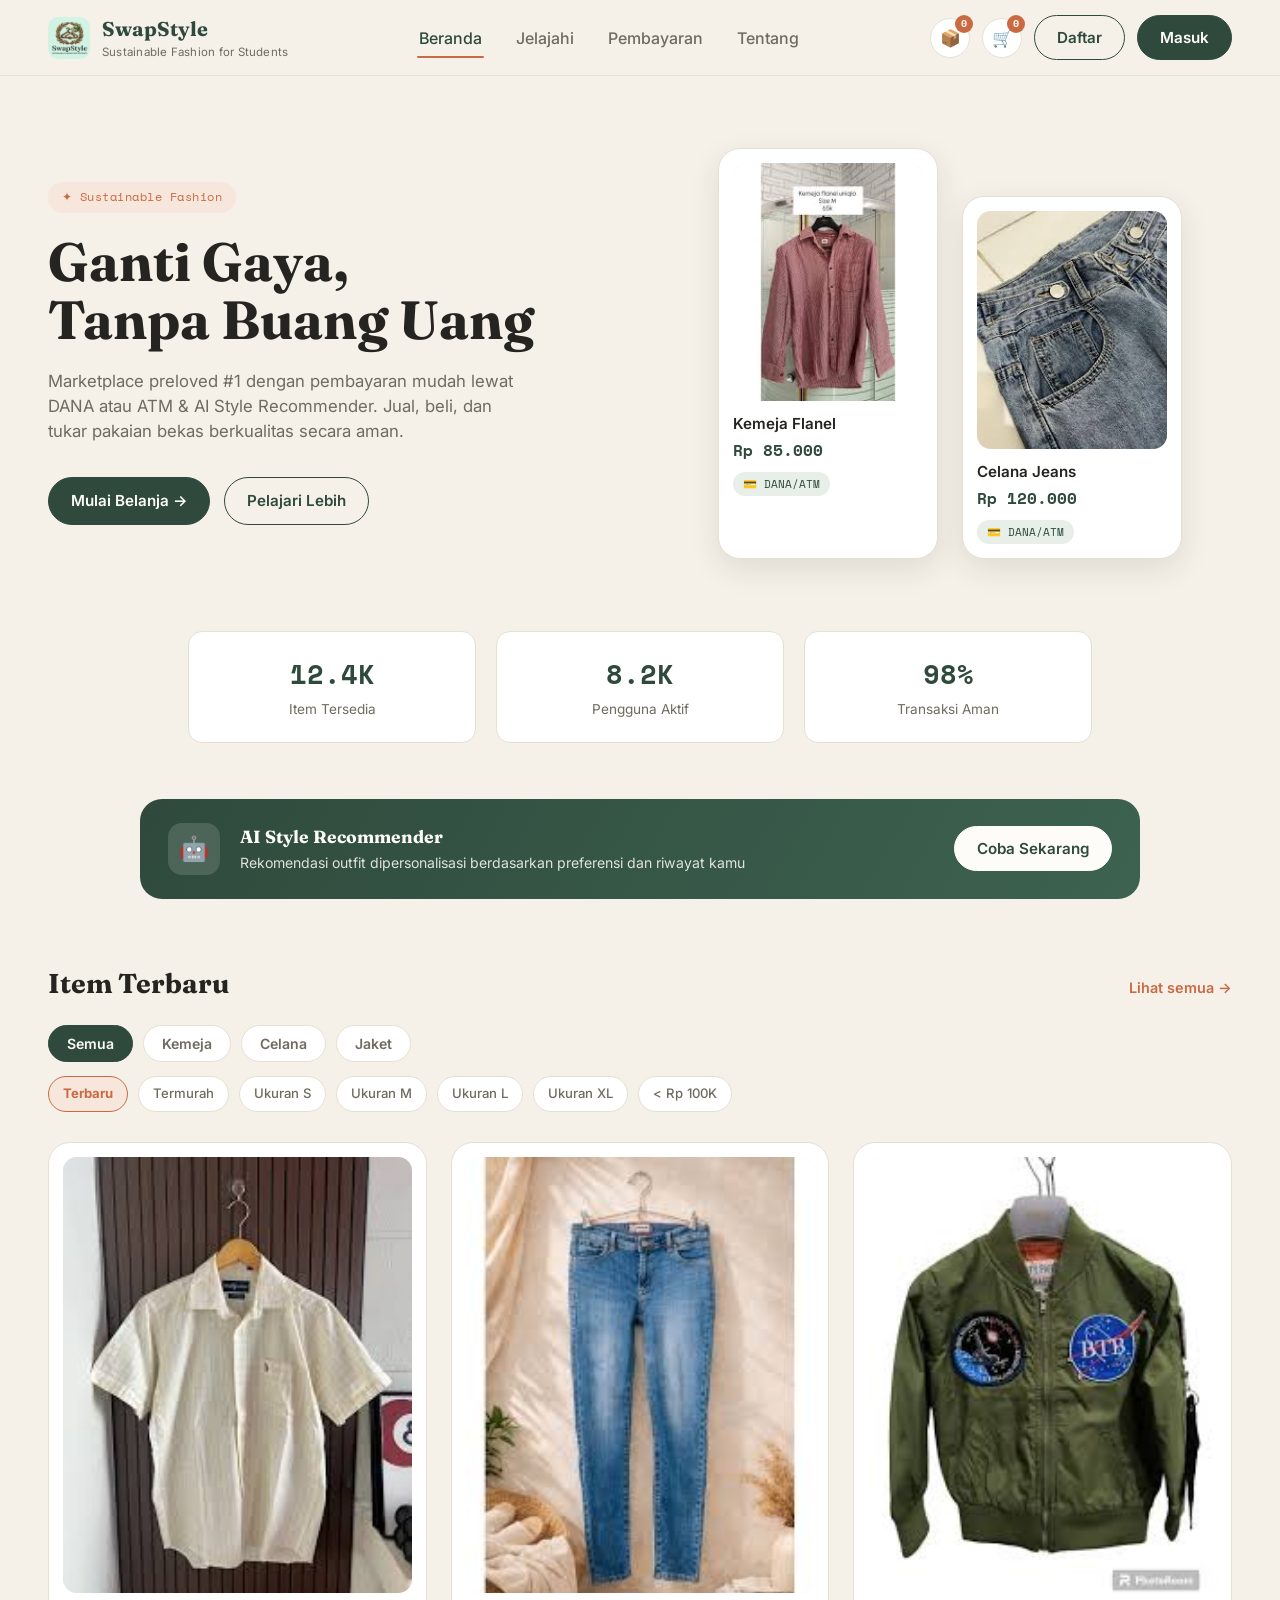
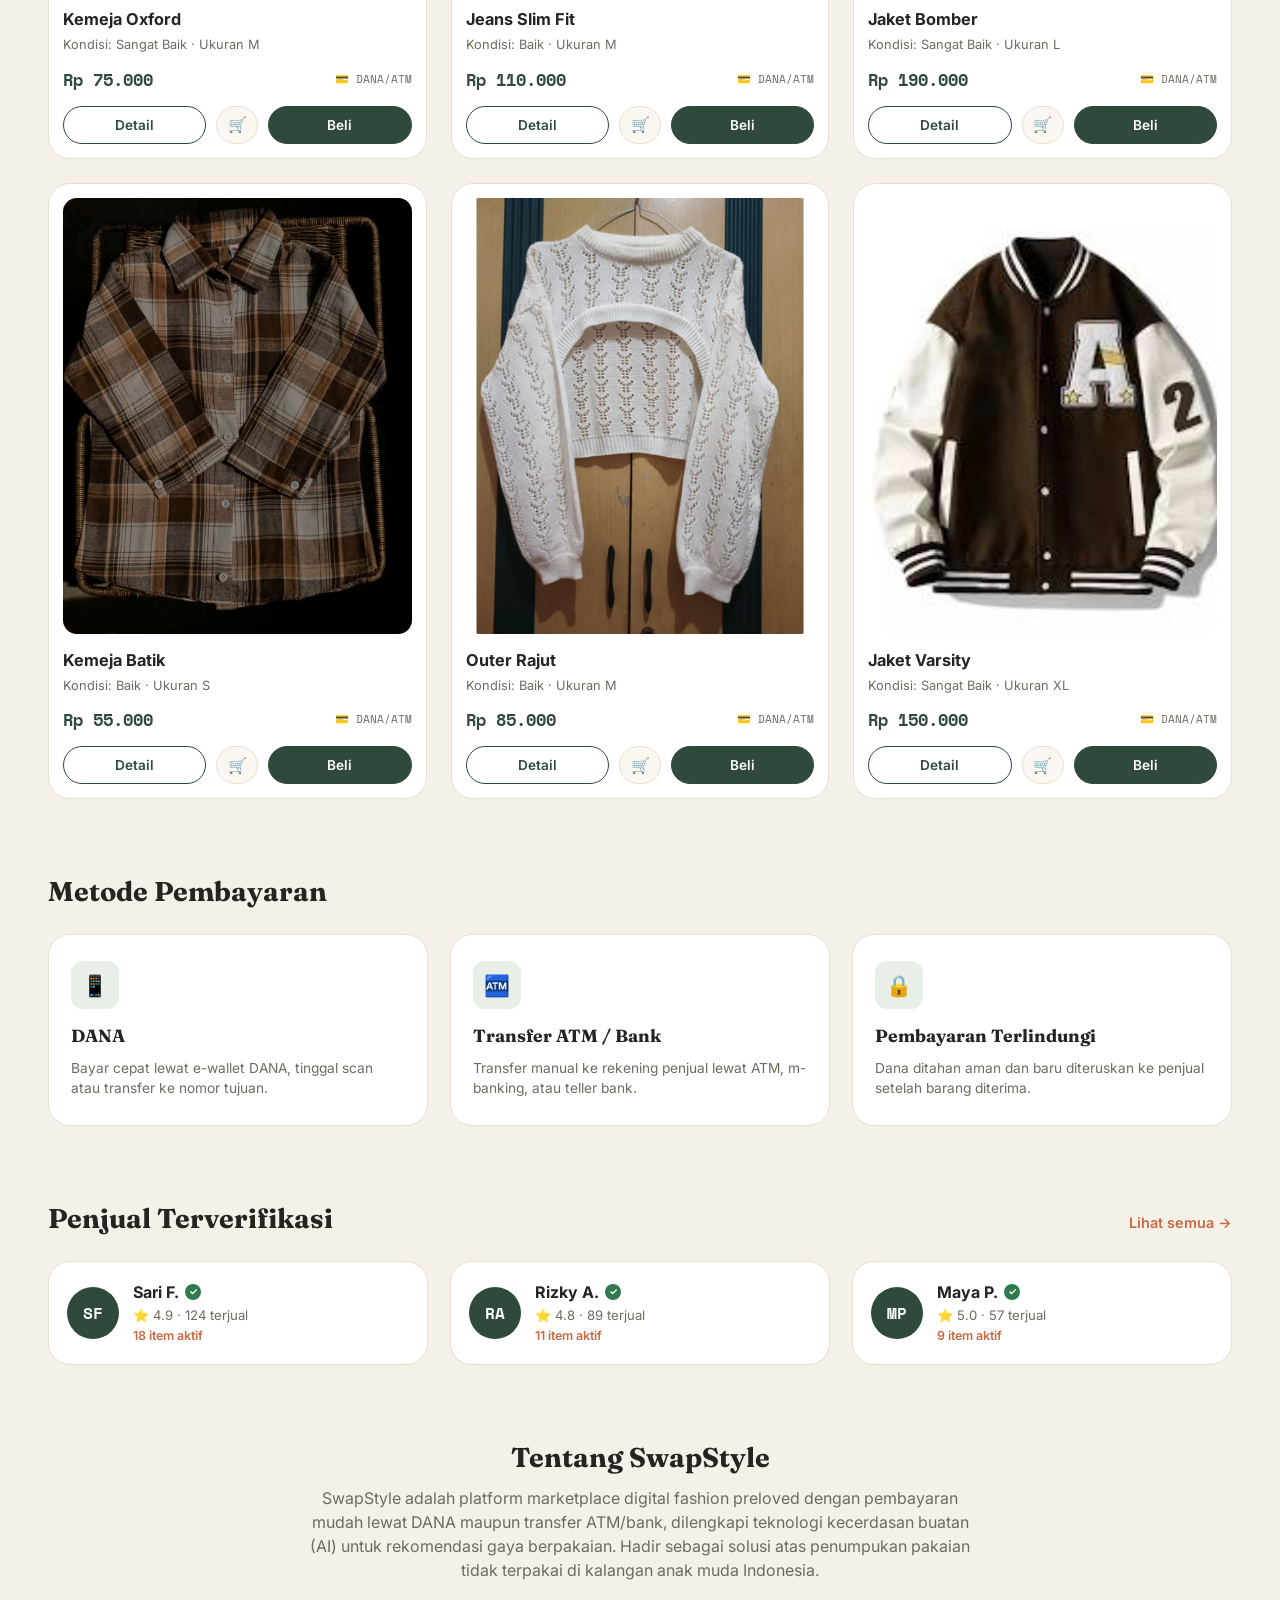
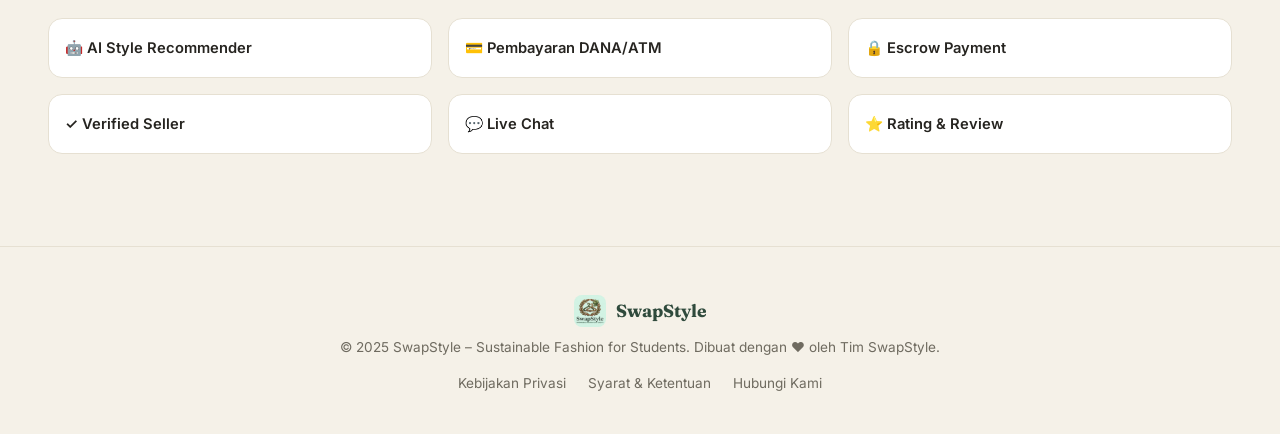
==== commit 039703a0: "Add files via upload" ====
--- a/index.html
+++ b/index.html
@@ -27,6 +27,8 @@
       <li><a href="#tentang">Tentang</a></li>
     </ul>
     <div class="nav-right" id="navRight">
+      <button class="icon-btn" id="ordersBtn" aria-label="Pesanan saya" title="Pesanan Saya">📦<span class="icon-badge" id="ordersBadge" hidden>0</span></button>
+      <button class="icon-btn" id="cartBtn" aria-label="Keranjang" title="Keranjang">🛒<span class="icon-badge" id="cartBadge" hidden>0</span></button>
       <button class="btn-outline" data-modal="daftar">Daftar</button>
       <button class="btn-primary" data-modal="masuk">Masuk</button>
     </div>
@@ -144,6 +146,7 @@
           </div>
           <div class="product-actions">
             <button class="btn-swap" data-action="detail">Detail</button>
+            <button class="btn-cart" data-action="cart" aria-label="Tambah ke keranjang">🛒</button>
             <button class="btn-buy" data-action="beli">Beli</button>
           </div>
         </div>
@@ -166,6 +169,7 @@
           </div>
           <div class="product-actions">
             <button class="btn-swap" data-action="detail">Detail</button>
+            <button class="btn-cart" data-action="cart" aria-label="Tambah ke keranjang">🛒</button>
             <button class="btn-buy" data-action="beli">Beli</button>
           </div>
         </div>
@@ -188,6 +192,7 @@
           </div>
           <div class="product-actions">
             <button class="btn-swap" data-action="detail">Detail</button>
+            <button class="btn-cart" data-action="cart" aria-label="Tambah ke keranjang">🛒</button>
             <button class="btn-buy" data-action="beli">Beli</button>
           </div>
         </div>
@@ -210,6 +215,7 @@
           </div>
           <div class="product-actions">
             <button class="btn-swap" data-action="detail">Detail</button>
+            <button class="btn-cart" data-action="cart" aria-label="Tambah ke keranjang">🛒</button>
             <button class="btn-buy" data-action="beli">Beli</button>
           </div>
         </div>
@@ -232,6 +238,7 @@
           </div>
           <div class="product-actions">
             <button class="btn-swap" data-action="detail">Detail</button>
+            <button class="btn-cart" data-action="cart" aria-label="Tambah ke keranjang">🛒</button>
             <button class="btn-buy" data-action="beli">Beli</button>
           </div>
         </div>
@@ -254,6 +261,7 @@
           </div>
           <div class="product-actions">
             <button class="btn-swap" data-action="detail">Detail</button>
+            <button class="btn-cart" data-action="cart" aria-label="Tambah ke keranjang">🛒</button>
             <button class="btn-buy" data-action="beli">Beli</button>
           </div>
         </div>
@@ -340,6 +348,16 @@
     </div>
   </section>
 
+  <!-- ===== DASHBOARD PENJUAL (khusus akun Penjual) ===== -->
+  <section class="section seller-dash" id="sellerDash" hidden>
+    <div class="section-header">
+      <h2 class="section-title">Dashboard Penjual</h2>
+      <button class="btn-primary" id="btnTambahProduk">+ Tambah Produk</button>
+    </div>
+    <div class="seller-stats-grid" id="sellerStatsGrid"></div>
+    <p class="modal-sub" style="margin:28px 0 14px;">Produk yang kamu jual akan otomatis muncul di daftar "Item Terbaru" untuk semua pembeli.</p>
+  </section>
+
   <!-- ===== FOOTER ===== -->
   <footer class="footer">
     <div class="footer-logo" data-action="scroll-top" tabindex="0" role="button">
--- a/style.css
+++ b/style.css
@@ -643,6 +643,127 @@
 }
 .lightbox.open { opacity: 1; pointer-events: auto; }
 .lightbox img { max-width: 90vw; max-height: 86vh; border-radius: var(--radius-m); object-fit: contain; }
+
+/* ============ ICON BUTTONS (cart / orders) ============ */
+.icon-btn {
+  position: relative;
+  width: 40px; height: 40px;
+  border-radius: 50%;
+  background: var(--surface);
+  border: 1px solid var(--border);
+  display: flex; align-items: center; justify-content: center;
+  font-size: 1.05rem;
+  transition: background .15s ease, border-color .15s ease;
+}
+.icon-btn:hover { border-color: var(--primary); background: var(--primary-tint); }
+.icon-badge {
+  position: absolute; top: -4px; right: -4px;
+  min-width: 18px; height: 18px; padding: 0 4px;
+  border-radius: 999px;
+  background: var(--accent);
+  color: #fff;
+  font-size: .64rem;
+  font-weight: 700;
+  font-family: var(--font-mono);
+  display: flex; align-items: center; justify-content: center;
+}
+
+.btn-cart {
+  flex: 0 0 auto;
+  width: 42px;
+  border-radius: 999px;
+  border: 1px solid var(--border);
+  background: var(--surface-2);
+  font-size: .95rem;
+  transition: all .15s ease;
+}
+.btn-cart:hover { border-color: var(--accent); background: var(--accent-tint); }
+
+/* ============ CART ============ */
+.cart-list { display: flex; flex-direction: column; gap: 12px; margin-bottom: 18px; max-height: 320px; overflow-y: auto; }
+.cart-item {
+  display: flex; align-items: center; gap: 12px;
+  padding: 10px; border: 1px solid var(--border); border-radius: var(--radius-m);
+}
+.cart-item-photo { width: 56px; height: 56px; border-radius: var(--radius-s); overflow: hidden; background: var(--surface-2); flex-shrink: 0; }
+.cart-item-photo img { width: 100%; height: 100%; object-fit: cover; }
+.cart-item-info { flex: 1; min-width: 0; }
+.cart-item-name { font-weight: 700; font-size: .88rem; margin: 0 0 2px; white-space: nowrap; overflow: hidden; text-overflow: ellipsis; }
+.cart-item-meta { font-size: .74rem; color: var(--text-muted); margin: 0 0 4px; }
+.cart-item-price { font-family: var(--font-mono); font-weight: 700; color: var(--primary); font-size: .86rem; }
+.qty-control { display: flex; align-items: center; gap: 8px; }
+.qty-btn {
+  width: 24px; height: 24px; border-radius: 50%;
+  background: var(--surface-2); border: 1px solid var(--border);
+  display: flex; align-items: center; justify-content: center;
+  font-weight: 700; font-size: .85rem;
+}
+.qty-btn:hover { border-color: var(--primary); }
+.qty-val { font-family: var(--font-mono); font-weight: 700; font-size: .85rem; min-width: 16px; text-align: center; }
+.cart-item-remove { font-size: .72rem; color: var(--danger); font-weight: 600; margin-left: 6px; }
+.cart-empty { text-align: center; color: var(--text-muted); font-size: .9rem; padding: 30px 0; }
+
+/* ============ CHECKOUT STEPS ============ */
+.checkout-steps { display: flex; align-items: center; gap: 6px; margin-bottom: 22px; }
+.checkout-step {
+  flex: 1; height: 4px; border-radius: 999px; background: var(--border);
+}
+.checkout-step.done, .checkout-step.active { background: var(--primary); }
+
+.bank-select-grid { display: grid; grid-template-columns: repeat(3, 1fr); gap: 8px; margin-top: 6px; }
+.bank-option {
+  padding: 10px 8px; text-align: center;
+  border: 1px solid var(--border); border-radius: var(--radius-s);
+  font-size: .8rem; font-weight: 700; color: var(--text-muted);
+}
+.bank-option.active { border-color: var(--primary); background: var(--primary-tint); color: var(--primary); }
+
+/* ============ ORDERS ============ */
+.order-card { border: 1px solid var(--border); border-radius: var(--radius-m); padding: 16px; margin-bottom: 14px; }
+.order-head { display: flex; justify-content: space-between; align-items: center; margin-bottom: 10px; }
+.order-id { font-family: var(--font-mono); font-size: .78rem; color: var(--text-muted); }
+.order-status-badge { font-size: .72rem; font-weight: 700; padding: 4px 10px; border-radius: 999px; background: var(--primary-tint); color: var(--primary); }
+.order-items { font-size: .86rem; margin-bottom: 10px; color: var(--text); }
+.order-items span { color: var(--text-muted); }
+
+.status-stepper { display: flex; align-items: center; margin: 14px 0; }
+.status-step { flex: 1; text-align: center; position: relative; }
+.status-step .dot {
+  width: 22px; height: 22px; border-radius: 50%; margin: 0 auto 6px;
+  background: var(--border); color: transparent;
+  display: flex; align-items: center; justify-content: center;
+  font-size: .68rem; font-weight: 700; position: relative; z-index: 1;
+}
+.status-step.done .dot, .status-step.active .dot { background: var(--primary); color: #fff; }
+.status-step .lbl { font-size: .64rem; color: var(--text-muted); }
+.status-step.done .lbl, .status-step.active .lbl { color: var(--primary); font-weight: 700; }
+.status-step::before {
+  content: ""; position: absolute; top: 11px; left: -50%; width: 100%; height: 2px;
+  background: var(--border); z-index: 0;
+}
+.status-step:first-child::before { display: none; }
+.status-step.done::before { background: var(--primary); }
+
+.order-actions { display: flex; gap: 10px; margin-top: 12px; }
+.order-actions .btn-primary, .order-actions .btn-outline { width: auto; flex: 1; padding: 9px 0; font-size: .82rem; }
+
+/* ============ STAR RATING ============ */
+.star-picker { display: flex; gap: 6px; font-size: 1.8rem; justify-content: center; margin: 6px 0 20px; }
+.star-picker .star { cursor: pointer; color: var(--border); transition: color .1s ease; }
+.star-picker .star.on { color: #e8a53d; }
+
+.review-badge { display: flex; gap: 2px; font-size: .8rem; color: #e8a53d; }
+
+/* ============ SELLER DASHBOARD ============ */
+.seller-stats-grid { display: grid; grid-template-columns: repeat(3, 1fr); gap: 18px; }
+.seller-stat-card {
+  background: var(--surface); border: 1px solid var(--border); border-radius: var(--radius-m);
+  padding: 20px; text-align: center;
+}
+.seller-stat-card .num { display: block; font-family: var(--font-mono); font-weight: 700; font-size: 1.5rem; color: var(--primary); }
+.seller-stat-card .lbl { display: block; font-size: .82rem; color: var(--text-muted); margin-top: 4px; }
+.role-choice { display: flex; gap: 10px; margin-bottom: 16px; }
+.role-choice .choice-chip { flex: 1; text-align: center; }
 
 /* ============ RESPONSIVE ============ */
 @media (max-width: 960px) {
@@ -670,7 +791,7 @@
   .stats-row { grid-template-columns: 1fr; padding: 0 20px 40px; }
   .section { padding: 0 20px 56px; }
   .products-grid { grid-template-columns: 1fr; }
-  .payment-grid, .sellers-row, .fitur-grid { grid-template-columns: 1fr; }
+  .payment-grid, .sellers-row, .fitur-grid, .seller-stats-grid, .bank-select-grid { grid-template-columns: repeat(2, 1fr); }
   .hero-right { flex-direction: column; align-items: center; }
   .hero-card.offset { margin-top: 0; }
   .ai-banner { flex-direction: column; text-align: center; padding: 24px 20px; }
